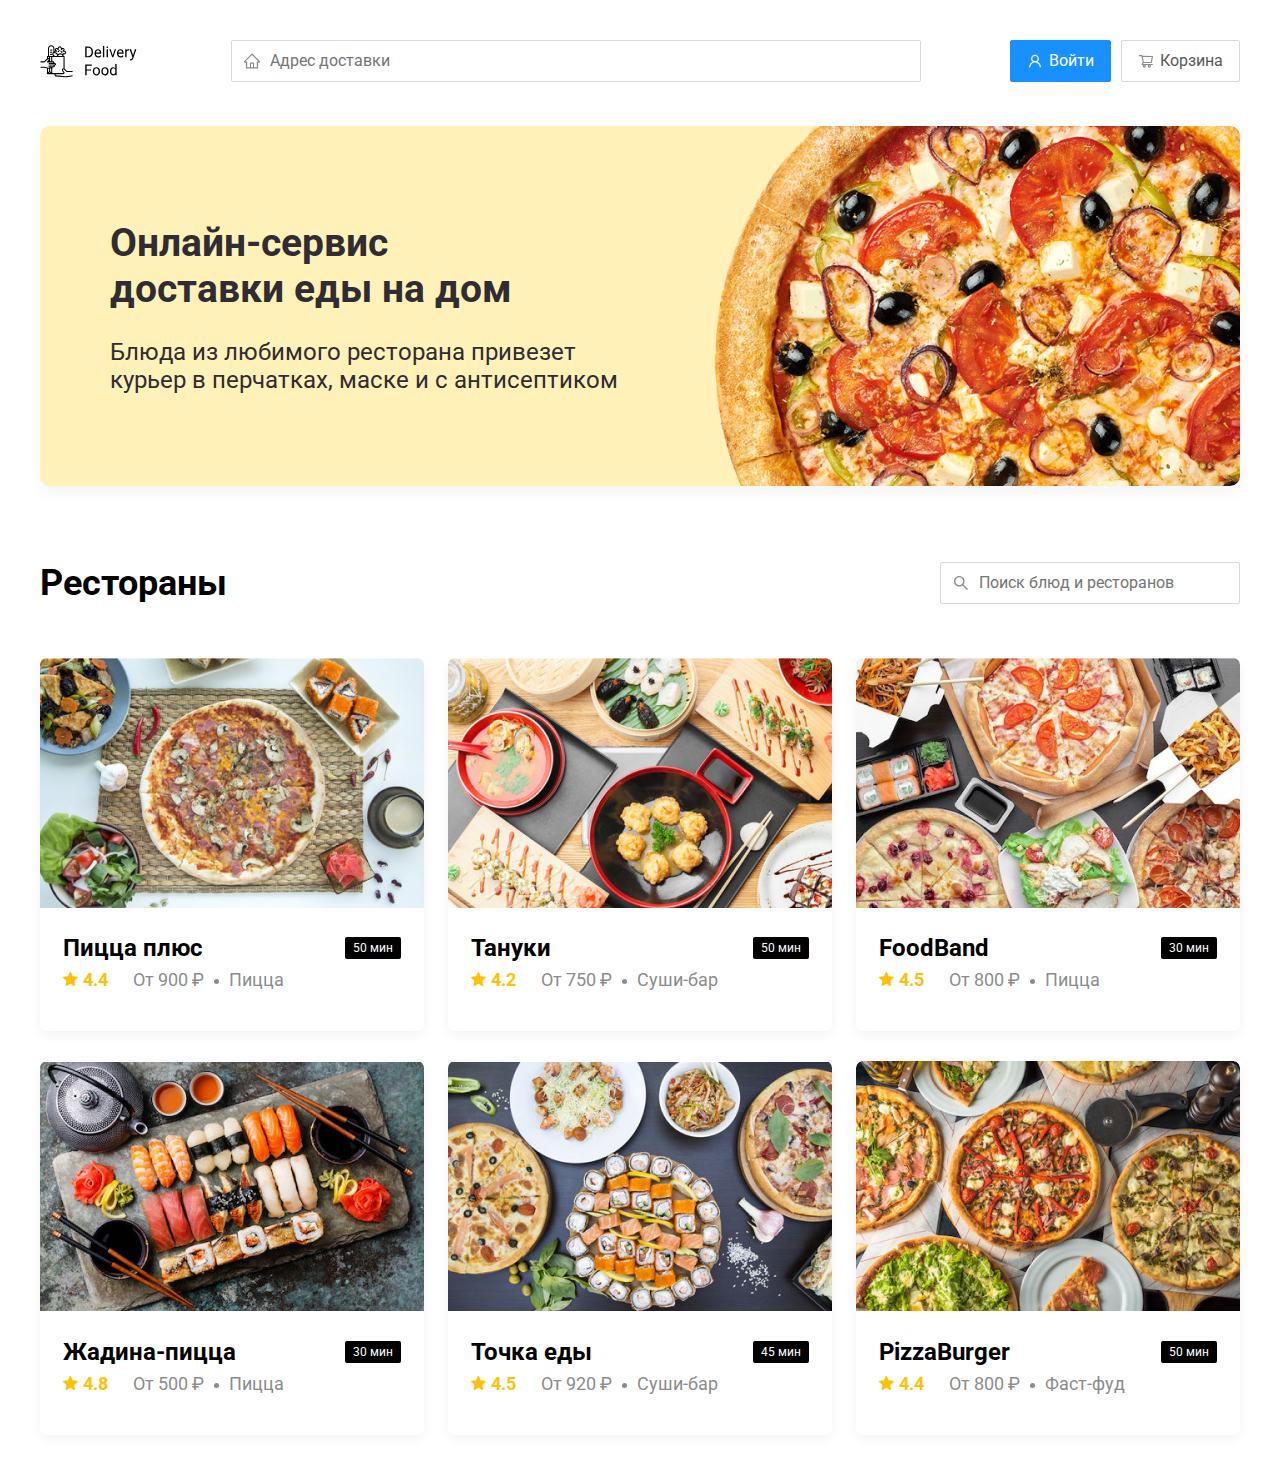
==== index.html @ d9c9b48d "Add files via upload" ====
<!DOCTYPE html>
<html lang="ru">
<head>
	<meta charset="UTF-8">
	<meta name="viewport" content="width=device-width, initial-scale=1.0">
	<title>Delivery Food - Доставка еды на дом</title>
	<link rel="stylesheet" href="css/normalize.css">
	<link rel="stylesheet" href="css/style.css">
	<link href="https://fonts.googleapis.com/css?family=Roboto:400,700&display=swap&subset=cyrillic" rel="stylesheet">
</head>
<body>
	<div class="container">

		<!-- Шапка сайта -->

		<header class="header">
			<img src="img/logo.svg" alt="logo" class="logo">
			<input type="text" class="input input-adress" placeholder="Адрес доставки">
			<div class="buttons">
				<button class="button button-primary">
					<img src="img/user.svg" alt="user" class="button-icon">
					<span class="button-text">Войти</span>
				</button>
				<button class="button">
					<img src="img/shopping-cart.svg" alt="shopping-cart" class="button-icon">
					<span class="button-text">Корзина</span>
				</button>
			</div>
		</header>

		<!-- Промо банер -->

		<section class="promo">
			<h1 class="promo-title">Онлайн-сервис <br>доставки еды на дом</h1>
			<p class="promo-text">Блюда из любимого ресторана привезет <br>курьер в перчатках, маске и с антисептиком</p>
		</section>

		<!-- Раздел с ресторанами -->

		<section class="restaurants">
			<div class="section-heading">
				<h2 class="section-title">Рестораны<h2/>
				<input type="text" class="input input-search" placeholder="Поиск блюд и ресторанов">
			</div>
			<div class="cards">

				<!-- Карточка-1 -->

				<div class="card">
					<img src="img/image-1.png" alt="image" class="card-image">
					<div class="card-text">
						<div class="card-heading">
							<h3 class="card-title">Пицца плюс</h3>
							<span class="card-tag tag">50 мин</span>
						</div>
						<div class="card-info">
							<div class="rating"><img src="img/star.svg" alt="star" class="rating-img">4.4</div>
							<div class="price">От 900 ₽</div>
							<div class="category">Пицца</div>
						</div>
					</div>	
				</div>

				<!-- Карточка-2 -->
				
				<div class="card">
					<img src="img/image-2.png" alt="image" class="card-image">
					<div class="card-text">
						<div class="card-heading">
							<h3 class="card-title">Тануки</h3>
							<span class="card-tag tag">50 мин</span>
						</div>
						<div class="card-info">
							<div class="rating"><img src="img/star.svg" alt="star" class="rating-img">4.2</div>
							<div class="price">От 750 ₽</div>
							<div class="category">Суши-бар</div>
						</div>
					</div>	
				</div>

				<!-- Карточка-3 -->
				
				<div class="card">
					<img src="img/image-3.png" alt="image" class="card-image">
					<div class="card-text">
						<div class="card-heading">
							<h3 class="card-title">FoodBand</h3>
							<span class="card-tag tag">30 мин</span>
						</div>
						<div class="card-info">
							<div class="rating"><img src="img/star.svg" alt="star" class="rating-img">4.5</div>
							<div class="price">От 800 ₽</div>
							<div class="category">Пицца</div>
						</div>
					</div>	
				</div>

				<!-- Карточка-4 -->
				
				<div class="card">
					<img src="img/image-4.png" alt="image" class="card-image">
					<div class="card-text">
						<div class="card-heading">
							<h3 class="card-title">Жадина-пицца</h3>
							<span class="card-tag tag">30 мин</span>
						</div>
						<div class="card-info">
							<div class="rating"><img src="img/star.svg" alt="star" class="rating-img">4.8</div>
							<div class="price">От 500 ₽</div>
							<div class="category">Пицца</div>
						</div>
					</div>	
				</div>

				<!-- Карточка-5 -->
				
				<div class="card">
					<img src="img/image-5.png" alt="image" class="card-image">
					<div class="card-text">
						<div class="card-heading">
							<h3 class="card-title">Точка еды</h3>
							<span class="card-tag tag">45 мин</span>
						</div>
						<div class="card-info">
							<div class="rating"><img src="img/star.svg" alt="star" class="rating-img">4.5</div>
							<div class="price">От 920 ₽</div>
							<div class="category">Суши-бар</div>
						</div>
					</div>	
				</div>

				<!-- Карточка-6 -->
				
				<div class="card">
					<img src="img/image-6.png" alt="image" class="card-image">
					<div class="card-text">
						<div class="card-heading">
							<h3 class="card-title">PizzaBurger</h3>
							<span class="card-tag tag">50 мин</span>
						</div>
						<div class="card-info">
							<div class="rating"><img src="img/star.svg" alt="star" class="rating-img">4.4</div>
							<div class="price">От 800 ₽</div>
							<div class="category">Фаст-фуд</div>
						</div>
					</div>	
				</div>



			</div>
		</section>

	</div>
</body>
</html>
---- css/style.css ----
* {
	box-sizing: border-box;
	font-family: 'Roboto', sans-serif;
}

.container {
	max-width: 1200px;
	margin: auto;
}

.header {
	display: flex;
	align-items: center;
	justify-content: space-between;
	margin-top: 40px;
	margin-bottom: 44px;
}

.input {
	background: #FFFFFF;
	border: 1px solid #D9D9D9;
	border-radius: 2px;
	font-size: 16px;
	line-height: 24px;
	padding: 8px;
	padding-left: 38px;
	background-repeat: no-repeat;
	background-position: left 11px center;
}

.input-adress {
	width: 690px;
	background-image: url(../img/home.svg);
}

.buttons {
	display: flex;
	align-items: center;
}

.button {
	display: flex;
	align-items: center;
	padding: 8px 16px;
	background: #FFFFFF;
	border: 1px solid #D9D9D9;
	box-sizing: border-box;
	box-shadow: 0px 0px 2px rgba(0, 0, 0, 0.0015);
	border-radius: 2px;
	color: #595959;
	font-size: 16px;
	line-height: 24px;
}

.button-primary {
	background: #1890FF;
	border: 1px solid #1890FF;
	color: #fff;
	margin-right: 10px;
}

.button-icon {
	margin-right: 6px;
	vertical-align: middle;
}

.promo {
	box-shadow: 0px 7px 12px rgba(158, 158, 163, 0.1);
	background: #FFF1B8 url(../img/promo-image.jpeg) no-repeat top -100px right -300px / 1000px;
	border-radius: 10px;
	padding: 68px 70px;
	margin-bottom: 56px;
}

.promo-title {
	font-style: normal;
	font-weight: bold;
	font-size: 39px;
	line-height: 46px;
	color: #302C34;
}

.promo-text{
	font-style: normal;
	font-weight: normal;
	font-size: 24px;
	line-height: 28px;
	color: #302C34;
}

.input-search {
	background-image: url(../img/search.svg);
	width: 300px
}

.section-heading {
	display: flex;
	align-items: center;
	justify-content: space-between;
	margin-bottom: 34px;
}

.section-title {
	font-style: normal;
	font-weight: bold;
	font-size: 36px;
	line-height: 42px;
	margin: 0px;
	color: #000000;
}

.cards {
	display: flex;
	flex-wrap: wrap;
	align-items: flex-start;
	justify-content: space-between;
}

.card {
	background: #FFFFFF;
	box-shadow: 0px 4px 12px rgba(0, 0, 0, 0.05);	
	border-radius: 7px;
	overflow: hidden;
	margin-bottom: 30px;
}

.card-image {
	width: 384px;
	height: 250px;
	object-fit: cover;
}

.card-text {
	padding-top: 20px;
	padding-bottom: 35px;
	padding-left: 23px;
	padding-right: 23px;
}

.card-heading {
	display: flex;
	align-items: center;
	justify-content: space-between;
}

.card-title {
	margin: 0;
	font-style: normal;
	font-weight: bold;
	font-size: 24px;
	line-height: 32px;
}

.card-tag {
	font-style: normal;
	font-weight: normal;
	font-size: 12px;
	line-height: 20px;
	color: #fff;
	background: #000;
	border-radius: 2px;
	padding: 1px 8px;
}

.card-info {
	display: flex;
	align-items: center;
}

.rating {
	margin-right: 25px;
	font-style: normal;
	font-weight: bold;
	font-size: 18px;
	line-height: 32px;
	color: #FFC107;
}

.price,
.category {
	font-style: normal;
	font-weight: normal;
	font-size: 18px;
	line-height: 32px;
	color: #8c8c8c;
}

.price {
	margin-right: 10px;
}

.price:after {
	margin-left: 10px;
	content:"";
	width: 5px;
	height: 5px;
	background-color: #8c8c8c;
	display: inline-block;
	vertical-align: middle;
	border-radius: 50%;
}

.rating-img {
	margin-right: 5px;
}
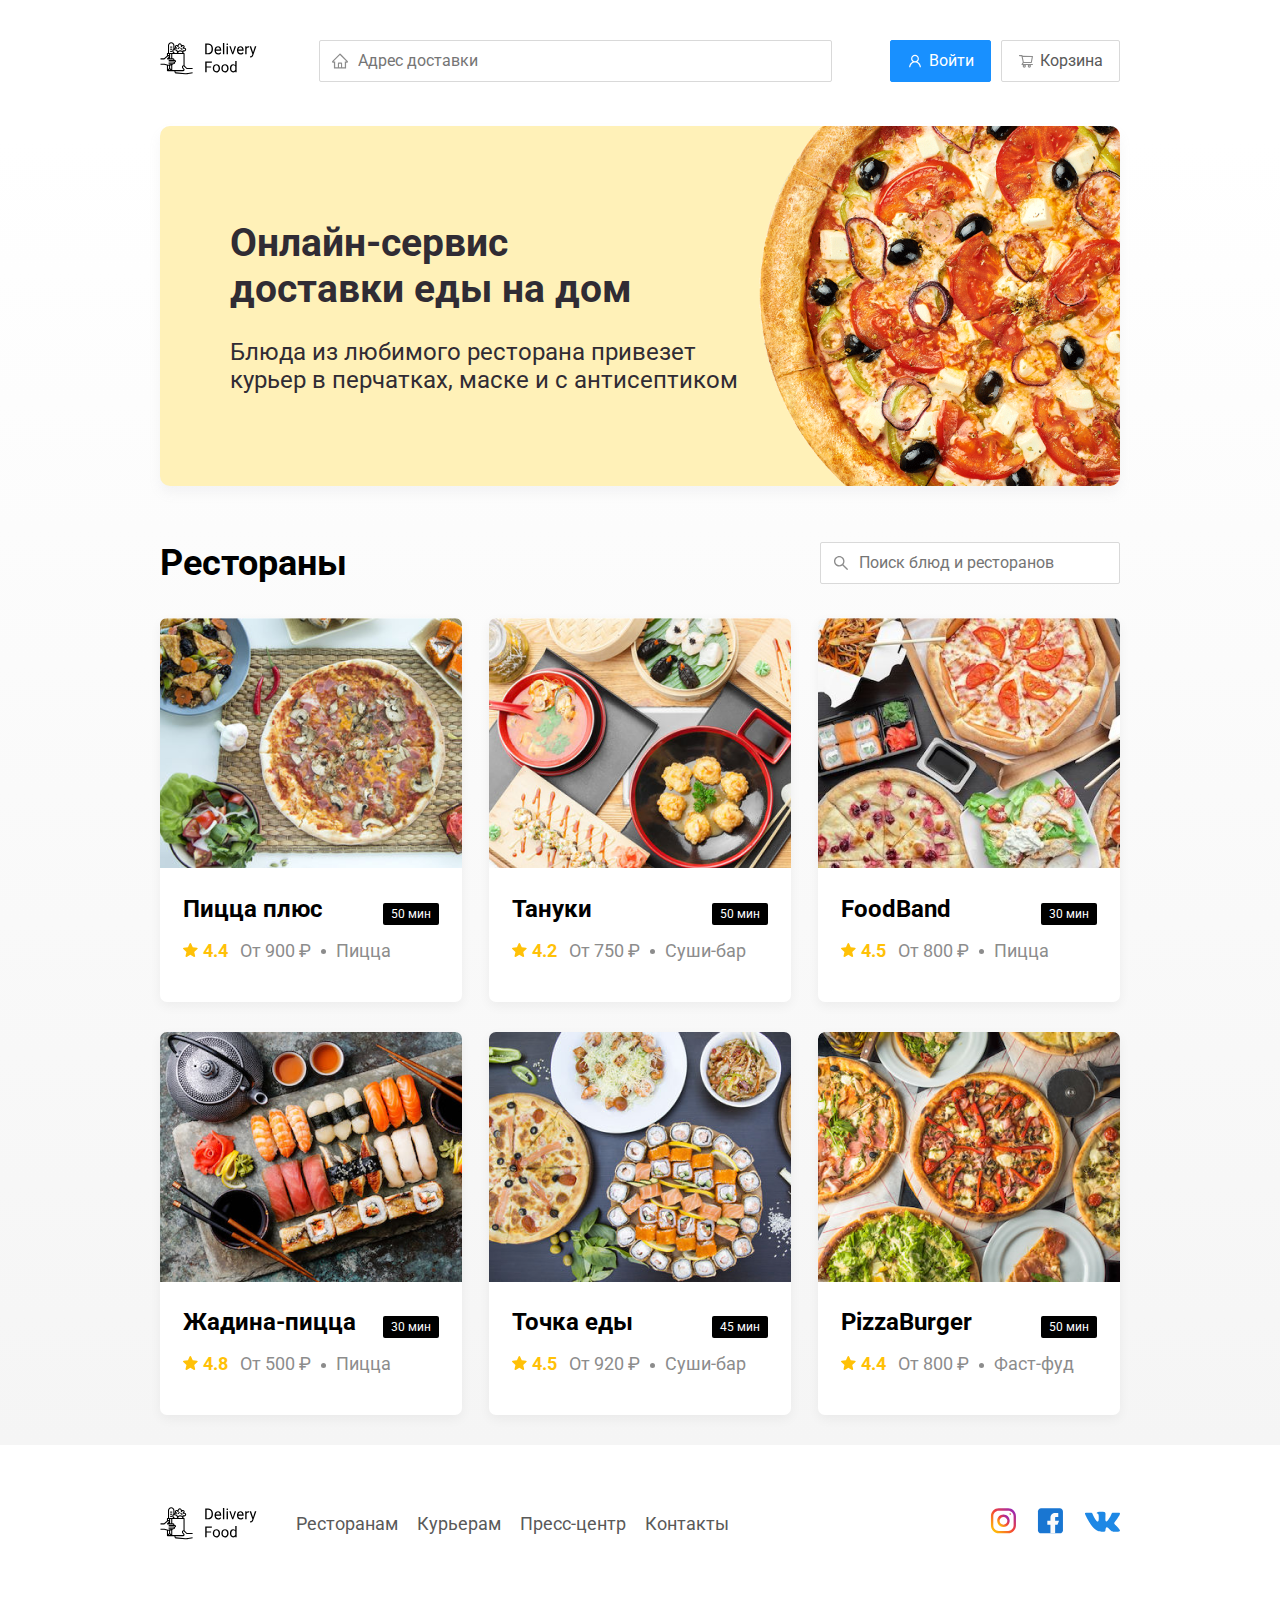
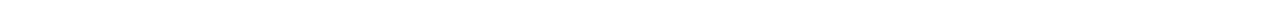
==== commit 45ab3858: "Add files via upload" ====
--- a/index.html
+++ b/index.html
@@ -14,7 +14,7 @@
 		<!-- Шапка сайта -->
 
 		<header class="header">
-			<img src="img/logo.svg" alt="logo" class="logo">
+			<a href="index.html" class="logo"><img src="img/logo.svg" alt="logo"></a>
 			<input type="text" class="input input-adress" placeholder="Адрес доставки">
 			<div class="buttons">
 				<button class="button button-primary">
@@ -27,130 +27,160 @@
 				</button>
 			</div>
 		</header>
+		
+	</div>
 
-		<!-- Промо банер -->
+	<!-- Основной контент-->
 
-		<section class="promo">
-			<h1 class="promo-title">Онлайн-сервис <br>доставки еды на дом</h1>
-			<p class="promo-text">Блюда из любимого ресторана привезет <br>курьер в перчатках, маске и с антисептиком</p>
-		</section>
+	<main class="main">
+		<div class="container">
 
-		<!-- Раздел с ресторанами -->
+			<!-- Промо банер -->
 
-		<section class="restaurants">
-			<div class="section-heading">
-				<h2 class="section-title">Рестораны<h2/>
-				<input type="text" class="input input-search" placeholder="Поиск блюд и ресторанов">
+			<section class="promo">
+				<h1 class="promo-title">Онлайн-сервис <br>доставки еды на дом</h1>
+				<p class="promo-text">Блюда из любимого ресторана привезет <br>курьер в перчатках, маске и с антисептиком</p>
+			</section>
+
+			<!-- Раздел с ресторанами -->
+
+			<section class="restaurants">
+				<div class="section-heading">
+					<h2 class="section-title">Рестораны</h2>
+					<input type="text" class="input input-search" placeholder="Поиск блюд и ресторанов">
+				</div>
+				<div class="cards">
+
+					<!-- Карточка-1 -->
+
+					<a href="restaurants.html" class="card">
+						<img src="img/image-1.png" alt="image" class="card-image">
+						<div class="card-text">
+							<div class="card-heading">
+								<h3 class="card-title">Пицца плюс</h3>
+								<span class="card-tag tag">50 мин</span>
+							</div>
+							<div class="card-info">
+								<div class="rating"><img src="img/star.svg" alt="star" class="rating-img">4.4</div>
+								<div class="price">От 900 ₽</div>
+								<div class="category">Пицца</div>
+							</div>
+						</div>	
+					</a>
+
+					<!-- Карточка-2 -->
+						
+					<a href="restaurants.html" class="card">
+						<img src="img/image-2.png" alt="image" class="card-image">
+						<div class="card-text">
+							<div class="card-heading">
+								<h3 class="card-title">Тануки</h3>
+								<span class="card-tag tag">50 мин</span>
+							</div>
+							<div class="card-info">
+								<div class="rating"><img src="img/star.svg" alt="star" class="rating-img">4.2</div>
+								<div class="price">От 750 ₽</div>
+								<div class="category">Суши-бар</div>
+							</div>
+						</div>	
+					</a>
+
+					<!-- Карточка-3 -->
+					
+					<a href="restaurants.html" class="card">
+						<img src="img/image-3.png" alt="image" class="card-image">
+						<div class="card-text">
+							<div class="card-heading">
+								<h3 class="card-title">FoodBand</h3>
+								<span class="card-tag tag">30 мин</span>
+							</div>
+							<div class="card-info">
+								<div class="rating"><img src="img/star.svg" alt="star" class="rating-img">4.5</div>
+								<div class="price">От 800 ₽</div>
+								<div class="category">Пицца</div>
+							</div>
+						</div>	
+					</a>
+
+					<!-- Карточка-4 -->
+						
+					<a href="restaurants.html" class="card">
+						<img src="img/image-4.png" alt="image" class="card-image">
+						<div class="card-text">
+							<div class="card-heading">
+								<h3 class="card-title">Жадина-пицца</h3>
+								<span class="card-tag tag">30 мин</span>
+							</div>
+							<div class="card-info">
+								<div class="rating"><img src="img/star.svg" alt="star" class="rating-img">4.8</div>
+								<div class="price">От 500 ₽</div>
+								<div class="category">Пицца</div>
+							</div>
+						</div>	
+					</a>
+
+					<!-- Карточка-5 -->
+						
+					<a href="restaurants.html" class="card">
+						<img src="img/image-5.png" alt="image" class="card-image">
+						<div class="card-text">
+							<div class="card-heading">
+								<h3 class="card-title">Точка еды</h3>
+								<span class="card-tag tag">45 мин</span>
+							</div>
+							<div class="card-info">
+								<div class="rating"><img src="img/star.svg" alt="star" class="rating-img">4.5</div>
+								<div class="price">От 920 ₽</div>
+								<div class="category">Суши-бар</div>
+							</div>
+						</div>	
+					</a>
+
+					<!-- Карточка-6 -->
+						
+					<a href="restaurants.html" class="card">
+						<img src="img/image-6.png" alt="image" class="card-image">
+						<div class="card-text">
+							<div class="card-heading">
+								<h3 class="card-title">PizzaBurger</h3>
+								<span class="card-tag tag">50 мин</span>
+							</div>
+							<div class="card-info">
+								<div class="rating"><img src="img/star.svg" alt="star" class="rating-img">4.4</div>
+								<div class="price">От 800 ₽</div>
+								<div class="category">Фаст-фуд</div>
+							</div>
+						</div>	
+					</a>
+
+				</div>
+			</section>
+
+		</div>
+	</main>
+
+	<!-- Футер -->
+
+	<footer class="footer">
+		<div class="container">
+
+			<div class="footer-block">
+				<img src="img/logo.svg" alt="footer-logo" class="logo footer-logo">
+				<nav class="footer-nav">
+					<a href="#" class="footer-link">Ресторанам</a>
+					<a href="#" class="footer-link">Курьерам</a>
+					<a href="#" class="footer-link">Пресс-центр</a>
+					<a href="#" class="footer-link">Контакты</a>
+				</nav>
+				<div class="social-links">
+					<a href="#" class="social-link"><img src="img/instagram-logo.svg" alt="instagram-logo"></a>
+					<a href="#" class="social-link"><img src="img/facebook-logo.svg" alt="facebook-logo"></a>
+					<a href="#" class="social-link"><img src="img/vk-logo.svg" alt="vk-logo"></a>
+				</div>
 			</div>
-			<div class="cards">
 
-				<!-- Карточка-1 -->
+		</div>
+	</footer>
 
-				<div class="card">
-					<img src="img/image-1.png" alt="image" class="card-image">
-					<div class="card-text">
-						<div class="card-heading">
-							<h3 class="card-title">Пицца плюс</h3>
-							<span class="card-tag tag">50 мин</span>
-						</div>
-						<div class="card-info">
-							<div class="rating"><img src="img/star.svg" alt="star" class="rating-img">4.4</div>
-							<div class="price">От 900 ₽</div>
-							<div class="category">Пицца</div>
-						</div>
-					</div>	
-				</div>
-
-				<!-- Карточка-2 -->
-				
-				<div class="card">
-					<img src="img/image-2.png" alt="image" class="card-image">
-					<div class="card-text">
-						<div class="card-heading">
-							<h3 class="card-title">Тануки</h3>
-							<span class="card-tag tag">50 мин</span>
-						</div>
-						<div class="card-info">
-							<div class="rating"><img src="img/star.svg" alt="star" class="rating-img">4.2</div>
-							<div class="price">От 750 ₽</div>
-							<div class="category">Суши-бар</div>
-						</div>
-					</div>	
-				</div>
-
-				<!-- Карточка-3 -->
-				
-				<div class="card">
-					<img src="img/image-3.png" alt="image" class="card-image">
-					<div class="card-text">
-						<div class="card-heading">
-							<h3 class="card-title">FoodBand</h3>
-							<span class="card-tag tag">30 мин</span>
-						</div>
-						<div class="card-info">
-							<div class="rating"><img src="img/star.svg" alt="star" class="rating-img">4.5</div>
-							<div class="price">От 800 ₽</div>
-							<div class="category">Пицца</div>
-						</div>
-					</div>	
-				</div>
-
-				<!-- Карточка-4 -->
-				
-				<div class="card">
-					<img src="img/image-4.png" alt="image" class="card-image">
-					<div class="card-text">
-						<div class="card-heading">
-							<h3 class="card-title">Жадина-пицца</h3>
-							<span class="card-tag tag">30 мин</span>
-						</div>
-						<div class="card-info">
-							<div class="rating"><img src="img/star.svg" alt="star" class="rating-img">4.8</div>
-							<div class="price">От 500 ₽</div>
-							<div class="category">Пицца</div>
-						</div>
-					</div>	
-				</div>
-
-				<!-- Карточка-5 -->
-				
-				<div class="card">
-					<img src="img/image-5.png" alt="image" class="card-image">
-					<div class="card-text">
-						<div class="card-heading">
-							<h3 class="card-title">Точка еды</h3>
-							<span class="card-tag tag">45 мин</span>
-						</div>
-						<div class="card-info">
-							<div class="rating"><img src="img/star.svg" alt="star" class="rating-img">4.5</div>
-							<div class="price">От 920 ₽</div>
-							<div class="category">Суши-бар</div>
-						</div>
-					</div>	
-				</div>
-
-				<!-- Карточка-6 -->
-				
-				<div class="card">
-					<img src="img/image-6.png" alt="image" class="card-image">
-					<div class="card-text">
-						<div class="card-heading">
-							<h3 class="card-title">PizzaBurger</h3>
-							<span class="card-tag tag">50 мин</span>
-						</div>
-						<div class="card-info">
-							<div class="rating"><img src="img/star.svg" alt="star" class="rating-img">4.4</div>
-							<div class="price">От 800 ₽</div>
-							<div class="category">Фаст-фуд</div>
-						</div>
-					</div>	
-				</div>
-
-
-
-			</div>
-		</section>
-
-	</div>
 </body>
 </html>--- a/css/style.css
+++ b/css/style.css
@@ -29,7 +29,7 @@
 }
 
 .input-adress {
-	width: 690px;
+	flex: 0.8;
 	background-image: url(../img/home.svg);
 }
 
@@ -59,6 +59,10 @@
 	margin-right: 10px;
 }
 
+.button-card-text{
+	margin-right: 10px;
+}
+
 .button-icon {
 	margin-right: 6px;
 	vertical-align: middle;
@@ -73,7 +77,6 @@
 }
 
 .promo-title {
-	font-style: normal;
 	font-weight: bold;
 	font-size: 39px;
 	line-height: 46px;
@@ -81,7 +84,6 @@
 }
 
 .promo-text{
-	font-style: normal;
 	font-weight: normal;
 	font-size: 24px;
 	line-height: 28px;
@@ -90,23 +92,23 @@
 
 .input-search {
 	background-image: url(../img/search.svg);
-	width: 300px
+	width: 300px;
+	margin-left: auto;
 }
 
 .section-heading {
 	display: flex;
 	align-items: center;
-	justify-content: space-between;
 	margin-bottom: 34px;
 }
 
 .section-title {
-	font-style: normal;
 	font-weight: bold;
 	font-size: 36px;
 	line-height: 42px;
 	margin: 0px;
 	color: #000000;
+	margin-right: 30px;
 }
 
 .cards {
@@ -122,6 +124,9 @@
 	border-radius: 7px;
 	overflow: hidden;
 	margin-bottom: 30px;
+	flex-basis: 31.5%;
+	text-decoration: none;
+	color: #000;
 }
 
 .card-image {
@@ -145,10 +150,14 @@
 
 .card-title {
 	margin: 0;
-	font-style: normal;
 	font-weight: bold;
 	font-size: 24px;
 	line-height: 32px;
+	margin-bottom: 10px;
+}
+
+.card-title-reg {
+	font-weight: 400;
 }
 
 .card-tag {
@@ -165,11 +174,25 @@
 .card-info {
 	display: flex;
 	align-items: center;
+	flex-wrap: wrap;
+}
+
+.card-buttons {
+	margin-top: 24px; 
+	display: flex;
+	align-items: center
+}
+
+.card-price-bold {
+	font-weight: bold;
+	font-size: 20px;
+	line-height: 32px;
+	margin-left: 15px; 
+	color: #000000;
 }
 
 .rating {
-	margin-right: 25px;
-	font-style: normal;
+	margin-right: 12px;
 	font-weight: bold;
 	font-size: 18px;
 	line-height: 32px;
@@ -178,11 +201,17 @@
 
 .price,
 .category {
-	font-style: normal;
 	font-weight: normal;
 	font-size: 18px;
 	line-height: 32px;
 	color: #8c8c8c;
+}
+
+.category {
+	text-overflow: ellipsis;
+	overflow: hidden;
+	white-space: nowrap;
+	max-width: 150px;
 }
 
 .price {
@@ -200,6 +229,226 @@
 	border-radius: 50%;
 }
 
+.ingredients {
+	font-size: 18px;
+	line-height: 21px;
+	color: #8C8C8C;
+}
+
 .rating-img {
 	margin-right: 5px;
-}+}
+
+.main {
+	background: linear-gradient(180deg, rgba(245, 245, 245, 0) 1.04%, #F5F5F5 100%);
+}
+
+.footer {
+	padding: 60px 0px;
+}
+
+.footer-block {
+	display: flex;
+	align-items: center;
+	justify-content: space-between;
+}
+
+.footer-nav {
+	margin-left: 35px;
+	margin-right: auto;
+}
+
+.footer-link {
+	display: inline-block;
+	color: #595959;
+	text-decoration: none;
+	font-weight: normal;
+	font-size: 18px;
+	line-height: 21px;
+
+}
+
+.footer-link:not(:last-child) {
+	margin-right: 15px;
+}
+
+.social-links {
+	display: flex;
+	align-items: center;
+}
+
+.social-link:not(:last-child) {
+	margin-right: 21px;
+}
+
+@media (max-width: 1366px) {
+
+	.container {
+		max-width: 960px;
+	}
+
+	.promo {
+		background-size: 800px;
+	}
+
+}
+
+@media (max-width: 992px) {
+
+	.container {
+		max-width: 750px;
+	}
+
+	.promo {
+		padding: 50px;
+		background-size: 600px;
+		background-position: center right -300px;
+	}
+
+	.promo-text {
+		font-size: 18px;
+		max-width: 400px;
+	}
+
+	.card {
+		flex-basis: 48%;
+	}
+
+	.footer-link {
+		font-size: 16px;
+	}
+
+}
+
+@media (max-width: 768px) {
+
+	.container {
+		max-width: 560px;
+	}
+
+	.card-info {
+		flex-wrap: wrap;
+	}
+
+	.card .rating {
+		flex-basis: 100%;
+	}
+
+	.card-title {
+		font-size: 18px;
+	}
+
+	.promo {
+		background-size: 380px;
+		background-position: center right -200px;
+	}
+
+	.promo-title {
+		font-size: 24px;
+		line-height: 1.4;
+	}
+	
+	.promo-text {
+		margin-top: 0;
+	}
+
+	.card {
+		flex-basis: 47.3%;
+	}
+
+}
+
+@media (max-width: 578px) {
+
+	.container {
+		width: 90%;
+	}
+
+	.header {
+		flex-wrap: wrap;
+	}
+
+	.input-adress {
+		margin-top: 10px;
+		flex: 1;
+		order: 5;
+	}
+
+	.promo {
+		background-image: none;
+	}
+
+	.promo-title {
+		margin-bottom: 10px;
+	}	
+	
+	.section-title {
+		font-size: 24px;
+	}
+
+	.card {
+		flex-basis: 100%;
+	}
+
+	.card-image {
+		width: 100%;
+	}
+
+	.footer-nav {
+		order: 0;
+	}
+
+	.footer-logo {
+		order: 1;
+		margin-right: 18px;
+	}
+
+	.social-links {
+		order: 2;
+	}
+
+}
+
+@media (max-width: 480px) {
+
+	.section-heading {
+		flex-wrap: wrap;
+	}
+
+	.footer-block {
+		flex-wrap: wrap;
+		flex-direction: column;
+		align-items: center;
+	}
+
+	.footer-logo {
+		order: 0;
+		margin-bottom: 20px;
+	}
+
+	.footer-nav {
+		margin-bottom: 20px;
+		text-align: center;
+	}
+
+	.footer-link {
+		text-align: center;
+	}
+
+	.footer-link:not(:last-child) {
+		text-align: center;
+	}
+
+	.section-title {
+		font-size: 16px;
+	}
+
+	.button-text {
+		display: none;
+	}
+
+	.button-icon {
+		margin-right: 0px;
+	}
+
+}
